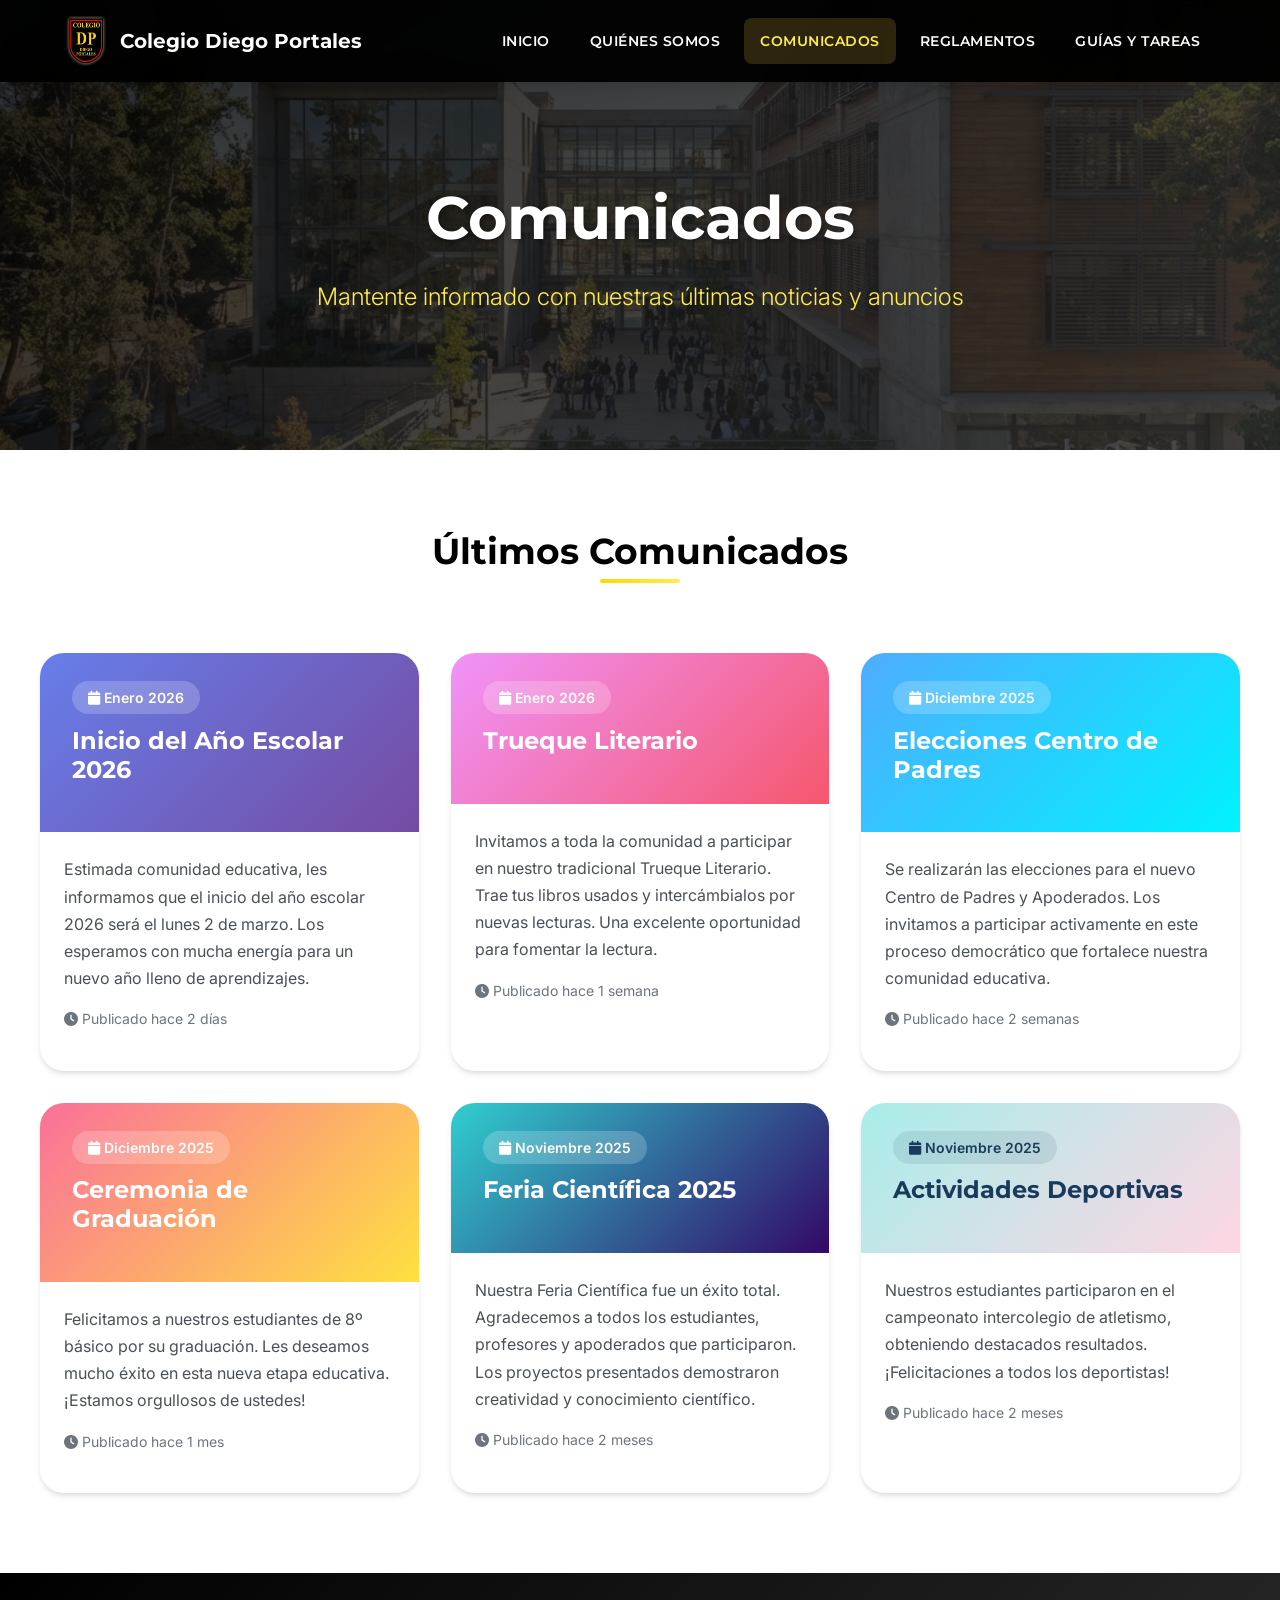
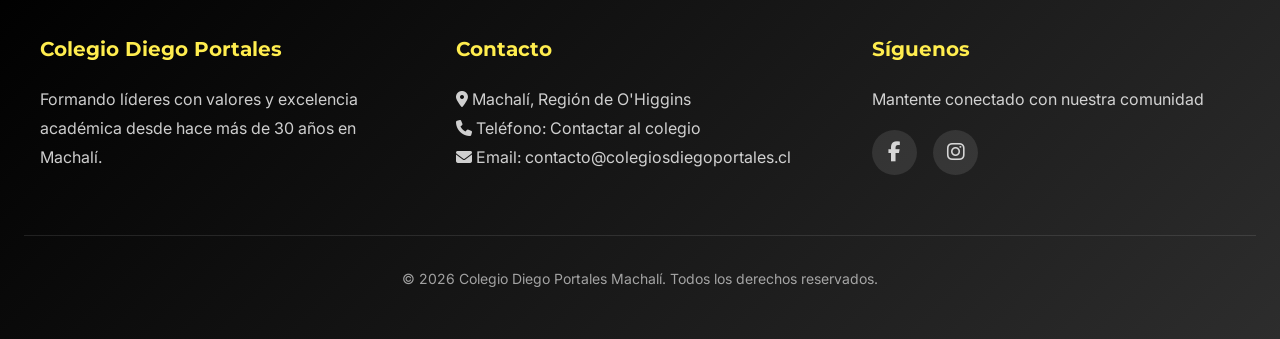
==== comunicados.html @ 25820235 "Initial commit: Complete Colegio Diego Portales website with all pages, styles and assets" ====
<!DOCTYPE html>
<html lang="es">

<head>
    <meta charset="UTF-8">
    <meta name="viewport" content="width=device-width, initial-scale=1.0">
    <meta name="description" content="Comunicados y noticias del Colegio Diego Portales Machalí">
    <title>Comunicados - Colegio Diego Portales Machalí</title>

    <!-- Google Fonts -->
    <link rel="preconnect" href="https://fonts.googleapis.com">
    <link rel="preconnect" href="https://fonts.gstatic.com" crossorigin>
    <link
        href="https://fonts.googleapis.com/css2?family=Montserrat:wght@300;400;600;700;800&family=Inter:wght@300;400;500;600;700&display=swap"
        rel="stylesheet">

    <!-- Font Awesome -->
    <link rel="stylesheet" href="https://cdnjs.cloudflare.com/ajax/libs/font-awesome/6.4.0/css/all.min.css">

    <!-- Custom CSS -->
    <link rel="stylesheet" href="css/main.css">
</head>

<body>
    <!-- Navigation -->
    <nav class="navbar">
        <div class="navbar-container">
            <a href="index.html" class="navbar-logo">
                <img src="images/logo-original.png" alt="Logo Colegio Diego Portales">
                <span>Colegio Diego Portales</span>
            </a>

            <ul class="navbar-menu">
                <li class="navbar-item">
                    <a href="index.html" class="navbar-link">Inicio</a>
                </li>
                <li class="navbar-item">
                    <a href="quienes-somos.html" class="navbar-link">Quiénes Somos</a>
                </li>
                <li class="navbar-item">
                    <a href="comunicados.html" class="navbar-link active">Comunicados</a>
                </li>
                <li class="navbar-item">
                    <a href="reglamentos.html" class="navbar-link">Reglamentos</a>
                </li>
                <li class="navbar-item">
                    <a href="guias-tareas.html" class="navbar-link">Guías y Tareas</a>
                </li>
            </ul>

            <button class="navbar-toggle">
                <span></span>
                <span></span>
                <span></span>
            </button>
        </div>
    </nav>

    <!-- Page Header -->
    <section class="hero" style="min-height: 50vh;">
        <div class="hero-content">
            <h1 class="hero-title">Comunicados</h1>
            <p class="hero-subtitle">Mantente informado con nuestras últimas noticias y anuncios</p>
        </div>
    </section>

    <!-- Announcements Section -->
    <section class="section section-light">
        <div class="container">
            <div class="section-header">
                <h2 class="section-title">Últimos Comunicados</h2>
            </div>

            <div class="card-grid">
                <!-- Announcement 1 -->
                <div class="card">
                    <div
                        style="background: linear-gradient(135deg, #667eea 0%, #764ba2 100%); padding: var(--space-8); color: white;">
                        <span
                            style="background: rgba(255,255,255,0.2); padding: var(--space-2) var(--space-4); border-radius: var(--radius-full); font-size: var(--text-sm); font-weight: 600;">
                            <i class="fas fa-calendar"></i> Enero 2026
                        </span>
                        <h3 style="color: white; margin-top: var(--space-4); font-size: var(--text-2xl);">
                            Inicio del Año Escolar 2026
                        </h3>
                    </div>
                    <div class="card-content">
                        <p class="card-text">
                            Estimada comunidad educativa, les informamos que el inicio del año escolar 2026 será el
                            lunes 2 de marzo. Los esperamos con mucha energía para un nuevo año lleno de aprendizajes.
                        </p>
                        <p style="color: var(--color-gray-500); font-size: var(--text-sm); margin-top: var(--space-4);">
                            <i class="fas fa-clock"></i> Publicado hace 2 días
                        </p>
                    </div>
                </div>

                <!-- Announcement 2 -->
                <div class="card">
                    <div
                        style="background: linear-gradient(135deg, #f093fb 0%, #f5576c 100%); padding: var(--space-8); color: white;">
                        <span
                            style="background: rgba(255,255,255,0.2); padding: var(--space-2) var(--space-4); border-radius: var(--radius-full); font-size: var(--text-sm); font-weight: 600;">
                            <i class="fas fa-calendar"></i> Enero 2026
                        </span>
                        <h3 style="color: white; margin-top: var(--space-4); font-size: var(--text-2xl);">
                            Trueque Literario
                        </h3>
                    </div>
                    <div class="card-content">
                        <p class="card-text">
                            Invitamos a toda la comunidad a participar en nuestro tradicional Trueque Literario. Trae
                            tus libros usados y intercámbialos por nuevas lecturas. Una excelente oportunidad para
                            fomentar la lectura.
                        </p>
                        <p style="color: var(--color-gray-500); font-size: var(--text-sm); margin-top: var(--space-4);">
                            <i class="fas fa-clock"></i> Publicado hace 1 semana
                        </p>
                    </div>
                </div>

                <!-- Announcement 3 -->
                <div class="card">
                    <div
                        style="background: linear-gradient(135deg, #4facfe 0%, #00f2fe 100%); padding: var(--space-8); color: white;">
                        <span
                            style="background: rgba(255,255,255,0.2); padding: var(--space-2) var(--space-4); border-radius: var(--radius-full); font-size: var(--text-sm); font-weight: 600;">
                            <i class="fas fa-calendar"></i> Diciembre 2025
                        </span>
                        <h3 style="color: white; margin-top: var(--space-4); font-size: var(--text-2xl);">
                            Elecciones Centro de Padres
                        </h3>
                    </div>
                    <div class="card-content">
                        <p class="card-text">
                            Se realizarán las elecciones para el nuevo Centro de Padres y Apoderados. Los invitamos a
                            participar activamente en este proceso democrático que fortalece nuestra comunidad
                            educativa.
                        </p>
                        <p style="color: var(--color-gray-500); font-size: var(--text-sm); margin-top: var(--space-4);">
                            <i class="fas fa-clock"></i> Publicado hace 2 semanas
                        </p>
                    </div>
                </div>

                <!-- Announcement 4 -->
                <div class="card">
                    <div
                        style="background: linear-gradient(135deg, #fa709a 0%, #fee140 100%); padding: var(--space-8); color: white;">
                        <span
                            style="background: rgba(255,255,255,0.2); padding: var(--space-2) var(--space-4); border-radius: var(--radius-full); font-size: var(--text-sm); font-weight: 600;">
                            <i class="fas fa-calendar"></i> Diciembre 2025
                        </span>
                        <h3 style="color: white; margin-top: var(--space-4); font-size: var(--text-2xl);">
                            Ceremonia de Graduación
                        </h3>
                    </div>
                    <div class="card-content">
                        <p class="card-text">
                            Felicitamos a nuestros estudiantes de 8º básico por su graduación. Les deseamos mucho éxito
                            en esta nueva etapa educativa. ¡Estamos orgullosos de ustedes!
                        </p>
                        <p style="color: var(--color-gray-500); font-size: var(--text-sm); margin-top: var(--space-4);">
                            <i class="fas fa-clock"></i> Publicado hace 1 mes
                        </p>
                    </div>
                </div>

                <!-- Announcement 5 -->
                <div class="card">
                    <div
                        style="background: linear-gradient(135deg, #30cfd0 0%, #330867 100%); padding: var(--space-8); color: white;">
                        <span
                            style="background: rgba(255,255,255,0.2); padding: var(--space-2) var(--space-4); border-radius: var(--radius-full); font-size: var(--text-sm); font-weight: 600;">
                            <i class="fas fa-calendar"></i> Noviembre 2025
                        </span>
                        <h3 style="color: white; margin-top: var(--space-4); font-size: var(--text-2xl);">
                            Feria Científica 2025
                        </h3>
                    </div>
                    <div class="card-content">
                        <p class="card-text">
                            Nuestra Feria Científica fue un éxito total. Agradecemos a todos los estudiantes, profesores
                            y apoderados que participaron. Los proyectos presentados demostraron creatividad y
                            conocimiento científico.
                        </p>
                        <p style="color: var(--color-gray-500); font-size: var(--text-sm); margin-top: var(--space-4);">
                            <i class="fas fa-clock"></i> Publicado hace 2 meses
                        </p>
                    </div>
                </div>

                <!-- Announcement 6 -->
                <div class="card">
                    <div
                        style="background: linear-gradient(135deg, #a8edea 0%, #fed6e3 100%); padding: var(--space-8); color: #1a3a5c;">
                        <span
                            style="background: rgba(26,58,92,0.1); padding: var(--space-2) var(--space-4); border-radius: var(--radius-full); font-size: var(--text-sm); font-weight: 600;">
                            <i class="fas fa-calendar"></i> Noviembre 2025
                        </span>
                        <h3 style="color: #1a3a5c; margin-top: var(--space-4); font-size: var(--text-2xl);">
                            Actividades Deportivas
                        </h3>
                    </div>
                    <div class="card-content">
                        <p class="card-text">
                            Nuestros estudiantes participaron en el campeonato intercolegio de atletismo, obteniendo
                            destacados resultados. ¡Felicitaciones a todos los deportistas!
                        </p>
                        <p style="color: var(--color-gray-500); font-size: var(--text-sm); margin-top: var(--space-4);">
                            <i class="fas fa-clock"></i> Publicado hace 2 meses
                        </p>
                    </div>
                </div>
            </div>
        </div>
    </section>

    <!-- Footer -->
    <footer class="footer">
        <div class="footer-content">
            <div class="footer-section">
                <h3>Colegio Diego Portales</h3>
                <p>
                    Formando líderes con valores y excelencia académica desde hace más de 30 años en Machalí.
                </p>
            </div>
            <div class="footer-section">
                <h3>Contacto</h3>
                <p>
                    <i class="fas fa-map-marker-alt"></i> Machalí, Región de O'Higgins<br>
                    <i class="fas fa-phone"></i> Teléfono: Contactar al colegio<br>
                    <i class="fas fa-envelope"></i> Email: contacto@colegiosdiegoportales.cl
                </p>
            </div>
            <div class="footer-section">
                <h3>Síguenos</h3>
                <p>Mantente conectado con nuestra comunidad</p>
                <div class="social-links">
                    <a href="https://www.facebook.com/colegiosdiegoportales" target="_blank" rel="noopener noreferrer"
                        class="social-link">
                        <i class="fab fa-facebook-f"></i>
                    </a>
                    <a href="https://www.instagram.com/colegiosdiegoportales" target="_blank" rel="noopener noreferrer"
                        class="social-link">
                        <i class="fab fa-instagram"></i>
                    </a>
                </div>
            </div>
        </div>
        <div class="footer-bottom">
            <p>&copy; <span id="current-year">2026</span> Colegio Diego Portales Machalí. Todos los derechos reservados.
            </p>
        </div>
    </footer>

    <!-- JavaScript -->
    <script src="js/main.js"></script>
</body>

</html>
---- css/main.css ----
/* ===================================
   Colegio Diego Portales - Design System
   =================================== */

/* CSS Custom Properties */
:root {
  /* Colors - School Brand */
  --color-primary: #000000;
  --color-primary-light: #2d2d2d;
  --color-primary-dark: #000000;
  --color-secondary: #ffd700;
  --color-secondary-light: #ffed4e;
  --color-secondary-dark: #ccac00;
  --color-accent: #dc143c;
  --color-accent-light: #ff4757;
  --color-accent-dark: #b8112e;

  /* Gradients */
  --gradient-primary: linear-gradient(135deg, #000000 0%, #2d2d2d 100%);
  --gradient-secondary: linear-gradient(135deg, #ffd700 0%, #ffed4e 100%);
  --gradient-accent: linear-gradient(135deg, #dc143c 0%, #ff4757 100%);
  --gradient-hero: linear-gradient(135deg, rgba(0, 0, 0, 0.85) 0%, rgba(45, 45, 45, 0.75) 100%);
  --gradient-card: linear-gradient(145deg, rgba(255, 215, 0, 0.1) 0%, rgba(255, 215, 0, 0.05) 100%);

  /* Neutral Colors */
  --color-white: #ffffff;
  --color-light: #f8f9fa;
  --color-gray-100: #e9ecef;
  --color-gray-200: #dee2e6;
  --color-gray-300: #ced4da;
  --color-gray-400: #adb5bd;
  --color-gray-500: #6c757d;
  --color-gray-600: #495057;
  --color-gray-700: #343a40;
  --color-gray-800: #212529;
  --color-dark: #0a0f1a;

  /* Accent Colors */
  --color-success: #28a745;
  --color-info: #17a2b8;
  --color-warning: #ffc107;
  --color-danger: #dc3545;

  /* Typography */
  --font-primary: 'Montserrat', -apple-system, BlinkMacSystemFont, 'Segoe UI', sans-serif;
  --font-secondary: 'Inter', -apple-system, BlinkMacSystemFont, 'Segoe UI', sans-serif;

  /* Font Sizes */
  --text-xs: 0.75rem;
  --text-sm: 0.875rem;
  --text-base: 1rem;
  --text-lg: 1.125rem;
  --text-xl: 1.25rem;
  --text-2xl: 1.5rem;
  --text-3xl: 1.875rem;
  --text-4xl: 2.25rem;
  --text-5xl: 3rem;
  --text-6xl: 3.75rem;

  /* Spacing */
  --space-1: 0.25rem;
  --space-2: 0.5rem;
  --space-3: 0.75rem;
  --space-4: 1rem;
  --space-5: 1.25rem;
  --space-6: 1.5rem;
  --space-8: 2rem;
  --space-10: 2.5rem;
  --space-12: 3rem;
  --space-16: 4rem;
  --space-20: 5rem;
  --space-24: 6rem;

  /* Border Radius */
  --radius-sm: 0.25rem;
  --radius-md: 0.5rem;
  --radius-lg: 0.75rem;
  --radius-xl: 1rem;
  --radius-2xl: 1.5rem;
  --radius-full: 9999px;

  /* Shadows */
  --shadow-sm: 0 1px 2px 0 rgba(0, 0, 0, 0.05);
  --shadow-md: 0 4px 6px -1px rgba(0, 0, 0, 0.1), 0 2px 4px -1px rgba(0, 0, 0, 0.06);
  --shadow-lg: 0 10px 15px -3px rgba(0, 0, 0, 0.1), 0 4px 6px -2px rgba(0, 0, 0, 0.05);
  --shadow-xl: 0 20px 25px -5px rgba(0, 0, 0, 0.1), 0 10px 10px -5px rgba(0, 0, 0, 0.04);
  --shadow-2xl: 0 25px 50px -12px rgba(0, 0, 0, 0.25);
  --shadow-glow: 0 0 20px rgba(255, 215, 0, 0.4);

  /* Transitions */
  --transition-fast: 150ms cubic-bezier(0.4, 0, 0.2, 1);
  --transition-base: 300ms cubic-bezier(0.4, 0, 0.2, 1);
  --transition-slow: 500ms cubic-bezier(0.4, 0, 0.2, 1);

  /* Z-index */
  --z-dropdown: 1000;
  --z-sticky: 1020;
  --z-fixed: 1030;
  --z-modal-backdrop: 1040;
  --z-modal: 1050;
  --z-popover: 1060;
  --z-tooltip: 1070;
}

/* ===================================
   Reset & Base Styles
   =================================== */

* {
  margin: 0;
  padding: 0;
  box-sizing: border-box;
}

html {
  scroll-behavior: smooth;
  font-size: 16px;
}

body {
  font-family: var(--font-secondary);
  font-size: var(--text-base);
  line-height: 1.6;
  color: var(--color-gray-700);
  background-color: var(--color-light);
  overflow-x: hidden;
}

h1,
h2,
h3,
h4,
h5,
h6 {
  font-family: var(--font-primary);
  font-weight: 700;
  line-height: 1.2;
  color: var(--color-primary-dark);
  margin-bottom: var(--space-4);
}

h1 {
  font-size: var(--text-5xl);
}

h2 {
  font-size: var(--text-4xl);
}

h3 {
  font-size: var(--text-3xl);
}

h4 {
  font-size: var(--text-2xl);
}

h5 {
  font-size: var(--text-xl);
}

h6 {
  font-size: var(--text-lg);
}

p {
  margin-bottom: var(--space-4);
}

a {
  color: var(--color-primary);
  text-decoration: none;
  transition: color var(--transition-base);
}

a:hover {
  color: var(--color-primary-light);
}

img {
  max-width: 100%;
  height: auto;
  display: block;
}

/* ===================================
   Navigation
   =================================== */

.navbar {
  position: fixed;
  top: 0;
  left: 0;
  right: 0;
  z-index: var(--z-fixed);
  background: rgba(0, 0, 0, 0.95);
  backdrop-filter: blur(10px);
  box-shadow: var(--shadow-lg);
  transition: all var(--transition-base);
}

.navbar.scrolled {
  background: rgba(0, 0, 0, 0.98);
  box-shadow: var(--shadow-xl);
}

.navbar-container {
  max-width: 1200px;
  margin: 0 auto;
  padding: var(--space-4) var(--space-6);
  display: flex;
  justify-content: space-between;
  align-items: center;
}

.navbar-logo {
  display: flex;
  align-items: center;
  gap: var(--space-3);
  color: var(--color-white);
  font-family: var(--font-primary);
  font-size: var(--text-xl);
  font-weight: 700;
  transition: transform var(--transition-base);
}

.navbar-logo:hover {
  transform: scale(1.05);
  color: var(--color-secondary-light);
}

.navbar-logo img {
  height: 50px;
  width: auto;
}

.navbar-menu {
  display: flex;
  list-style: none;
  gap: var(--space-2);
  align-items: center;
}

.navbar-item {
  position: relative;
}

.navbar-link {
  display: block;
  padding: var(--space-3) var(--space-4);
  color: var(--color-white);
  font-family: var(--font-primary);
  font-weight: 600;
  font-size: var(--text-sm);
  text-transform: uppercase;
  letter-spacing: 0.5px;
  border-radius: var(--radius-md);
  transition: all var(--transition-base);
  position: relative;
}

.navbar-link::after {
  content: '';
  position: absolute;
  bottom: 0;
  left: 50%;
  transform: translateX(-50%) scaleX(0);
  width: 80%;
  height: 2px;
  background: var(--gradient-secondary);
  transition: transform var(--transition-base);
}

.navbar-link:hover {
  color: var(--color-secondary-light);
  background: rgba(255, 255, 255, 0.1);
}

.navbar-link:hover::after {
  transform: translateX(-50%) scaleX(1);
}

.navbar-link.active {
  background: rgba(212, 175, 55, 0.2);
  color: var(--color-secondary-light);
}

.navbar-toggle {
  display: none;
  flex-direction: column;
  gap: 5px;
  background: transparent;
  border: none;
  cursor: pointer;
  padding: var(--space-2);
}

.navbar-toggle span {
  display: block;
  width: 25px;
  height: 3px;
  background: var(--color-white);
  border-radius: var(--radius-full);
  transition: all var(--transition-base);
}

/* ===================================
   Hero Section
   =================================== */

.hero {
  position: relative;
  min-height: 100vh;
  display: flex;
  align-items: center;
  justify-content: center;
  background: var(--gradient-primary);
  overflow: hidden;
  padding-top: 80px;
}

.hero::before {
  content: '';
  position: absolute;
  top: 0;
  left: 0;
  right: 0;
  bottom: 0;
  background: url('../images/hero-bg.jpg') center/cover no-repeat;
  opacity: 0.2;
  z-index: 0;
}

.hero-content {
  position: relative;
  z-index: 1;
  max-width: 1200px;
  margin: 0 auto;
  padding: var(--space-8) var(--space-6);
  text-align: center;
  color: var(--color-white);
}

.hero-title {
  font-size: var(--text-6xl);
  color: var(--color-white);
  margin-bottom: var(--space-6);
  animation: fadeInUp 1s ease-out;
  text-shadow: 2px 2px 4px rgba(0, 0, 0, 0.3);
}

.hero-subtitle {
  font-size: var(--text-2xl);
  color: var(--color-secondary-light);
  margin-bottom: var(--space-8);
  animation: fadeInUp 1s ease-out 0.2s both;
  font-weight: 300;
}

.hero-cta {
  display: inline-flex;
  gap: var(--space-4);
  animation: fadeInUp 1s ease-out 0.4s both;
}

.btn {
  display: inline-block;
  padding: var(--space-4) var(--space-8);
  font-family: var(--font-primary);
  font-weight: 600;
  font-size: var(--text-base);
  text-align: center;
  border-radius: var(--radius-xl);
  cursor: pointer;
  transition: all var(--transition-base);
  border: none;
  text-transform: uppercase;
  letter-spacing: 0.5px;
}

.btn-primary {
  background: var(--gradient-secondary);
  color: var(--color-primary-dark);
  box-shadow: var(--shadow-lg);
}

.btn-primary:hover {
  transform: translateY(-2px);
  box-shadow: var(--shadow-xl), var(--shadow-glow);
  color: var(--color-primary-dark);
}

.btn-outline {
  background: transparent;
  color: var(--color-white);
  border: 2px solid var(--color-white);
}

.btn-outline:hover {
  background: var(--color-white);
  color: var(--color-primary);
  transform: translateY(-2px);
}

/* ===================================
   Sections
   =================================== */

.section {
  padding: var(--space-20) var(--space-6);
  position: relative;
}

.section-light {
  background: var(--color-white);
}

.section-dark {
  background: var(--color-light);
}

.container {
  max-width: 1200px;
  margin: 0 auto;
}

.section-header {
  text-align: center;
  margin-bottom: var(--space-16);
}

.section-title {
  font-size: var(--text-4xl);
  color: var(--color-primary-dark);
  margin-bottom: var(--space-4);
  position: relative;
  display: inline-block;
}

.section-title::after {
  content: '';
  position: absolute;
  bottom: -10px;
  left: 50%;
  transform: translateX(-50%);
  width: 80px;
  height: 4px;
  background: var(--gradient-secondary);
  border-radius: var(--radius-full);
}

.section-subtitle {
  font-size: var(--text-lg);
  color: var(--color-gray-600);
  max-width: 700px;
  margin: var(--space-6) auto 0;
}

/* ===================================
   Cards
   =================================== */

.card-grid {
  display: grid;
  grid-template-columns: repeat(auto-fit, minmax(300px, 1fr));
  gap: var(--space-8);
  margin-top: var(--space-12);
}

.card {
  background: var(--color-white);
  border-radius: var(--radius-2xl);
  overflow: hidden;
  box-shadow: var(--shadow-md);
  transition: all var(--transition-base);
  position: relative;
}

.card::before {
  content: '';
  position: absolute;
  top: 0;
  left: 0;
  right: 0;
  height: 4px;
  background: var(--gradient-secondary);
  transform: scaleX(0);
  transform-origin: left;
  transition: transform var(--transition-base);
}

.card:hover {
  transform: translateY(-8px);
  box-shadow: var(--shadow-2xl);
}

.card:hover::before {
  transform: scaleX(1);
}

.card-image {
  width: 100%;
  height: 200px;
  object-fit: cover;
}

.card-content {
  padding: var(--space-6);
}

.card-title {
  font-size: var(--text-xl);
  color: var(--color-primary-dark);
  margin-bottom: var(--space-3);
}

.card-text {
  color: var(--color-gray-600);
  line-height: 1.7;
  margin-bottom: var(--space-4);
}

.card-link {
  display: inline-flex;
  align-items: center;
  gap: var(--space-2);
  color: var(--color-primary);
  font-weight: 600;
  font-size: var(--text-sm);
  text-transform: uppercase;
  letter-spacing: 0.5px;
  transition: all var(--transition-base);
}

.card-link:hover {
  gap: var(--space-3);
  color: var(--color-secondary-dark);
}

/* ===================================
   Educational Seals
   =================================== */

.seals-grid {
  display: grid;
  grid-template-columns: repeat(auto-fit, minmax(250px, 1fr));
  gap: var(--space-6);
  margin-top: var(--space-12);
}

.seal-card {
  background: var(--gradient-card);
  backdrop-filter: blur(10px);
  border: 1px solid rgba(255, 255, 255, 0.2);
  border-radius: var(--radius-xl);
  padding: var(--space-8);
  text-align: center;
  transition: all var(--transition-base);
}

.seal-card:hover {
  transform: translateY(-5px) scale(1.02);
  box-shadow: var(--shadow-xl);
  background: var(--color-white);
}

.seal-icon {
  font-size: var(--text-5xl);
  margin-bottom: var(--space-4);
  display: block;
}

.seal-title {
  font-size: var(--text-lg);
  color: var(--color-primary-dark);
  margin-bottom: var(--space-3);
  font-weight: 700;
}

.seal-description {
  font-size: var(--text-sm);
  color: var(--color-gray-600);
  line-height: 1.6;
}

/* ===================================
   Footer
   =================================== */

.footer {
  background: var(--gradient-primary);
  color: var(--color-white);
  padding: var(--space-16) var(--space-6) var(--space-8);
}

.footer-content {
  max-width: 1200px;
  margin: 0 auto;
  display: grid;
  grid-template-columns: repeat(auto-fit, minmax(250px, 1fr));
  gap: var(--space-12);
  margin-bottom: var(--space-12);
}

.footer-section h3 {
  color: var(--color-secondary-light);
  margin-bottom: var(--space-6);
  font-size: var(--text-xl);
}

.footer-section p,
.footer-section a {
  color: rgba(255, 255, 255, 0.8);
  line-height: 1.8;
}

.footer-section a:hover {
  color: var(--color-secondary-light);
}

.social-links {
  display: flex;
  gap: var(--space-4);
  margin-top: var(--space-4);
}

.social-link {
  display: flex;
  align-items: center;
  justify-content: center;
  width: 45px;
  height: 45px;
  background: rgba(255, 255, 255, 0.1);
  border-radius: var(--radius-full);
  color: var(--color-white);
  font-size: var(--text-xl);
  transition: all var(--transition-base);
}

.social-link:hover {
  background: var(--gradient-secondary);
  color: var(--color-primary-dark);
  transform: translateY(-3px);
  box-shadow: var(--shadow-glow);
}

.footer-bottom {
  text-align: center;
  padding-top: var(--space-8);
  border-top: 1px solid rgba(255, 255, 255, 0.1);
  color: rgba(255, 255, 255, 0.6);
  font-size: var(--text-sm);
}

/* ===================================
   Animations
   =================================== */

@keyframes fadeInUp {
  from {
    opacity: 0;
    transform: translateY(30px);
  }

  to {
    opacity: 1;
    transform: translateY(0);
  }
}

@keyframes fadeIn {
  from {
    opacity: 0;
  }

  to {
    opacity: 1;
  }
}

@keyframes slideInLeft {
  from {
    opacity: 0;
    transform: translateX(-50px);
  }

  to {
    opacity: 1;
    transform: translateX(0);
  }
}

@keyframes slideInRight {
  from {
    opacity: 0;
    transform: translateX(50px);
  }

  to {
    opacity: 1;
    transform: translateX(0);
  }
}

.fade-in-up {
  animation: fadeInUp 0.8s ease-out;
}

.fade-in {
  animation: fadeIn 0.8s ease-out;
}

/* ===================================
   Responsive Design
   =================================== */

@media (max-width: 768px) {
  :root {
    --text-5xl: 2.5rem;
    --text-4xl: 2rem;
    --text-3xl: 1.5rem;
  }

  .navbar-menu {
    position: fixed;
    top: 70px;
    left: -100%;
    width: 100%;
    height: calc(100vh - 70px);
    background: rgba(0, 0, 0, 0.98);
    flex-direction: column;
    padding: var(--space-8);
    transition: left var(--transition-base);
    overflow-y: auto;
  }

  .navbar-menu.active {
    left: 0;
  }

  .navbar-toggle {
    display: flex;
  }

  .navbar-toggle.active span:nth-child(1) {
    transform: rotate(45deg) translate(7px, 7px);
  }

  .navbar-toggle.active span:nth-child(2) {
    opacity: 0;
  }

  .navbar-toggle.active span:nth-child(3) {
    transform: rotate(-45deg) translate(7px, -7px);
  }

  .hero-title {
    font-size: var(--text-4xl);
  }

  .hero-subtitle {
    font-size: var(--text-lg);
  }

  .hero-cta {
    flex-direction: column;
  }

  .card-grid {
    grid-template-columns: 1fr;
  }

  .seals-grid {
    grid-template-columns: 1fr;
  }

  .section {
    padding: var(--space-12) var(--space-4);
  }
}

@media (max-width: 480px) {
  .navbar-container {
    padding: var(--space-3) var(--space-4);
  }

  .navbar-logo {
    font-size: var(--text-lg);
  }

  .navbar-logo img {
    height: 40px;
  }

  .btn {
    padding: var(--space-3) var(--space-6);
    font-size: var(--text-sm);
  }
}

/* ===================================
   Utility Classes
   =================================== */

.text-center {
  text-align: center;
}

.text-left {
  text-align: left;
}

.text-right {
  text-align: right;
}

.mt-4 {
  margin-top: var(--space-4);
}

.mt-8 {
  margin-top: var(--space-8);
}

.mt-12 {
  margin-top: var(--space-12);
}

.mb-4 {
  margin-bottom: var(--space-4);
}

.mb-8 {
  margin-bottom: var(--space-8);
}

.mb-12 {
  margin-bottom: var(--space-12);
}

.hidden {
  display: none;
}

.visible {
  display: block;
}
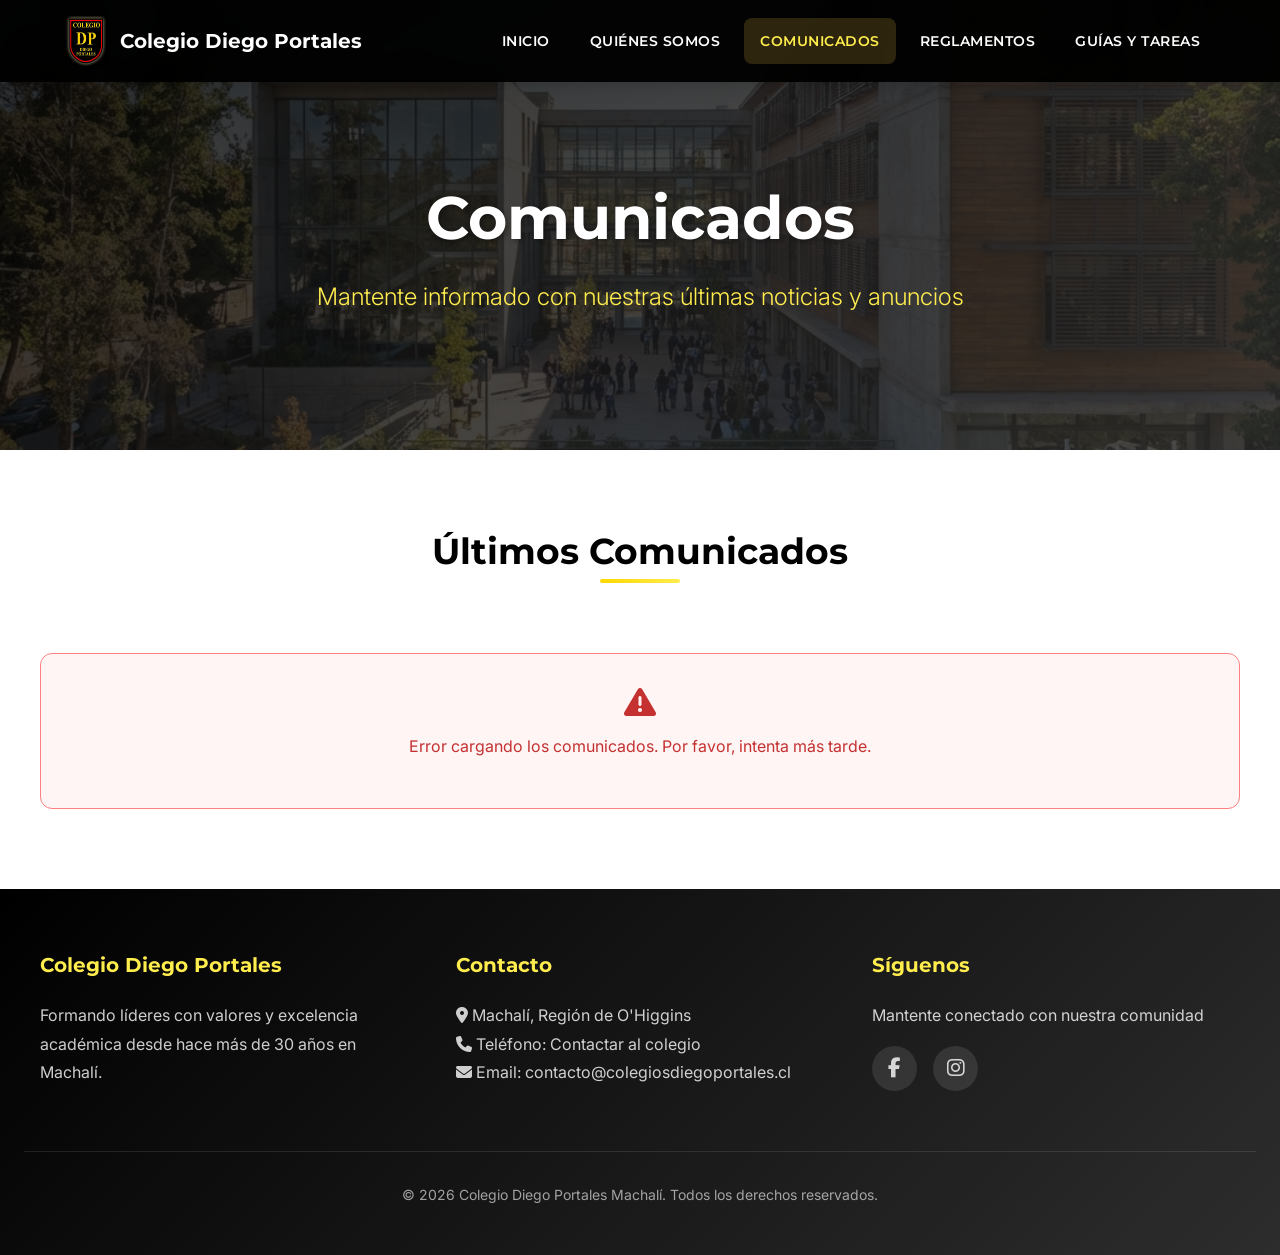
==== commit a1016148: "feat: Panel de administración dinámico (PHP/MySQL) para comunicados y documentos" ====
--- a/comunicados.html
+++ b/comunicados.html
@@ -71,146 +71,10 @@
                 <h2 class="section-title">Últimos Comunicados</h2>
             </div>
 
-            <div class="card-grid">
-                <!-- Announcement 1 -->
-                <div class="card">
-                    <div
-                        style="background: linear-gradient(135deg, #667eea 0%, #764ba2 100%); padding: var(--space-8); color: white;">
-                        <span
-                            style="background: rgba(255,255,255,0.2); padding: var(--space-2) var(--space-4); border-radius: var(--radius-full); font-size: var(--text-sm); font-weight: 600;">
-                            <i class="fas fa-calendar"></i> Enero 2026
-                        </span>
-                        <h3 style="color: white; margin-top: var(--space-4); font-size: var(--text-2xl);">
-                            Inicio del Año Escolar 2026
-                        </h3>
-                    </div>
-                    <div class="card-content">
-                        <p class="card-text">
-                            Estimada comunidad educativa, les informamos que el inicio del año escolar 2026 será el
-                            lunes 2 de marzo. Los esperamos con mucha energía para un nuevo año lleno de aprendizajes.
-                        </p>
-                        <p style="color: var(--color-gray-500); font-size: var(--text-sm); margin-top: var(--space-4);">
-                            <i class="fas fa-clock"></i> Publicado hace 2 días
-                        </p>
-                    </div>
-                </div>
-
-                <!-- Announcement 2 -->
-                <div class="card">
-                    <div
-                        style="background: linear-gradient(135deg, #f093fb 0%, #f5576c 100%); padding: var(--space-8); color: white;">
-                        <span
-                            style="background: rgba(255,255,255,0.2); padding: var(--space-2) var(--space-4); border-radius: var(--radius-full); font-size: var(--text-sm); font-weight: 600;">
-                            <i class="fas fa-calendar"></i> Enero 2026
-                        </span>
-                        <h3 style="color: white; margin-top: var(--space-4); font-size: var(--text-2xl);">
-                            Trueque Literario
-                        </h3>
-                    </div>
-                    <div class="card-content">
-                        <p class="card-text">
-                            Invitamos a toda la comunidad a participar en nuestro tradicional Trueque Literario. Trae
-                            tus libros usados y intercámbialos por nuevas lecturas. Una excelente oportunidad para
-                            fomentar la lectura.
-                        </p>
-                        <p style="color: var(--color-gray-500); font-size: var(--text-sm); margin-top: var(--space-4);">
-                            <i class="fas fa-clock"></i> Publicado hace 1 semana
-                        </p>
-                    </div>
-                </div>
-
-                <!-- Announcement 3 -->
-                <div class="card">
-                    <div
-                        style="background: linear-gradient(135deg, #4facfe 0%, #00f2fe 100%); padding: var(--space-8); color: white;">
-                        <span
-                            style="background: rgba(255,255,255,0.2); padding: var(--space-2) var(--space-4); border-radius: var(--radius-full); font-size: var(--text-sm); font-weight: 600;">
-                            <i class="fas fa-calendar"></i> Diciembre 2025
-                        </span>
-                        <h3 style="color: white; margin-top: var(--space-4); font-size: var(--text-2xl);">
-                            Elecciones Centro de Padres
-                        </h3>
-                    </div>
-                    <div class="card-content">
-                        <p class="card-text">
-                            Se realizarán las elecciones para el nuevo Centro de Padres y Apoderados. Los invitamos a
-                            participar activamente en este proceso democrático que fortalece nuestra comunidad
-                            educativa.
-                        </p>
-                        <p style="color: var(--color-gray-500); font-size: var(--text-sm); margin-top: var(--space-4);">
-                            <i class="fas fa-clock"></i> Publicado hace 2 semanas
-                        </p>
-                    </div>
-                </div>
-
-                <!-- Announcement 4 -->
-                <div class="card">
-                    <div
-                        style="background: linear-gradient(135deg, #fa709a 0%, #fee140 100%); padding: var(--space-8); color: white;">
-                        <span
-                            style="background: rgba(255,255,255,0.2); padding: var(--space-2) var(--space-4); border-radius: var(--radius-full); font-size: var(--text-sm); font-weight: 600;">
-                            <i class="fas fa-calendar"></i> Diciembre 2025
-                        </span>
-                        <h3 style="color: white; margin-top: var(--space-4); font-size: var(--text-2xl);">
-                            Ceremonia de Graduación
-                        </h3>
-                    </div>
-                    <div class="card-content">
-                        <p class="card-text">
-                            Felicitamos a nuestros estudiantes de 8º básico por su graduación. Les deseamos mucho éxito
-                            en esta nueva etapa educativa. ¡Estamos orgullosos de ustedes!
-                        </p>
-                        <p style="color: var(--color-gray-500); font-size: var(--text-sm); margin-top: var(--space-4);">
-                            <i class="fas fa-clock"></i> Publicado hace 1 mes
-                        </p>
-                    </div>
-                </div>
-
-                <!-- Announcement 5 -->
-                <div class="card">
-                    <div
-                        style="background: linear-gradient(135deg, #30cfd0 0%, #330867 100%); padding: var(--space-8); color: white;">
-                        <span
-                            style="background: rgba(255,255,255,0.2); padding: var(--space-2) var(--space-4); border-radius: var(--radius-full); font-size: var(--text-sm); font-weight: 600;">
-                            <i class="fas fa-calendar"></i> Noviembre 2025
-                        </span>
-                        <h3 style="color: white; margin-top: var(--space-4); font-size: var(--text-2xl);">
-                            Feria Científica 2025
-                        </h3>
-                    </div>
-                    <div class="card-content">
-                        <p class="card-text">
-                            Nuestra Feria Científica fue un éxito total. Agradecemos a todos los estudiantes, profesores
-                            y apoderados que participaron. Los proyectos presentados demostraron creatividad y
-                            conocimiento científico.
-                        </p>
-                        <p style="color: var(--color-gray-500); font-size: var(--text-sm); margin-top: var(--space-4);">
-                            <i class="fas fa-clock"></i> Publicado hace 2 meses
-                        </p>
-                    </div>
-                </div>
-
-                <!-- Announcement 6 -->
-                <div class="card">
-                    <div
-                        style="background: linear-gradient(135deg, #a8edea 0%, #fed6e3 100%); padding: var(--space-8); color: #1a3a5c;">
-                        <span
-                            style="background: rgba(26,58,92,0.1); padding: var(--space-2) var(--space-4); border-radius: var(--radius-full); font-size: var(--text-sm); font-weight: 600;">
-                            <i class="fas fa-calendar"></i> Noviembre 2025
-                        </span>
-                        <h3 style="color: #1a3a5c; margin-top: var(--space-4); font-size: var(--text-2xl);">
-                            Actividades Deportivas
-                        </h3>
-                    </div>
-                    <div class="card-content">
-                        <p class="card-text">
-                            Nuestros estudiantes participaron en el campeonato intercolegio de atletismo, obteniendo
-                            destacados resultados. ¡Felicitaciones a todos los deportistas!
-                        </p>
-                        <p style="color: var(--color-gray-500); font-size: var(--text-sm); margin-top: var(--space-4);">
-                            <i class="fas fa-clock"></i> Publicado hace 2 meses
-                        </p>
-                    </div>
+            <div class="card-grid" id="comunicados-container">
+                <div style="grid-column: 1 / -1; text-align: center; padding: 2rem;">
+                    <i class="fas fa-spinner fa-spin" style="font-size: 2rem; color: var(--color-primary);"></i>
+                    <p style="margin-top: 1rem; color: var(--color-gray-600);">Cargando comunicados...</p>
                 </div>
             </div>
         </div>
@@ -256,6 +120,71 @@
 
     <!-- JavaScript -->
     <script src="js/main.js"></script>
+    <script>
+        document.addEventListener('DOMContentLoaded', function() {
+            fetch('api/get_comunicados.php')
+                .then(response => response.json())
+                .then(data => {
+                    const container = document.getElementById('comunicados-container');
+                    
+                    if (!data.success || data.data.length === 0) {
+                        container.innerHTML = `
+                            <div style="grid-column: 1 / -1; text-align: center; padding: 2rem; background: white; border-radius: 12px; box-shadow: 0 4px 6px -1px rgba(0,0,0,0.1);">
+                                <i class="fas fa-bullhorn" style="font-size: 3rem; color: var(--color-gray-400); margin-bottom: 1rem;"></i>
+                                <h3 style="color: var(--color-gray-700);">No hay comunicados disponibles</h3>
+                                <p style="color: var(--color-gray-500); margin-top: 0.5rem;">Vuelve a revisar más tarde.</p>
+                            </div>
+                        `;
+                        return;
+                    }
+
+                    container.innerHTML = ''; // Clear loading
+
+                    data.data.forEach(item => {
+                        // Determine text color based on gradient
+                        let headerTextColor = 'white';
+                        let tagBg = 'rgba(255,255,255,0.2)';
+                        if (item.color_gradient && item.color_gradient.includes('#a8edea')) {
+                            headerTextColor = '#1a3a5c';
+                            tagBg = 'rgba(26,58,92,0.1)';
+                        }
+
+                        // Format Date
+                        const dateObj = new Date(item.fecha_publicacion);
+                        const dateStr = dateObj.toLocaleDateString('es-ES', { year: 'numeric', month: 'long', day: 'numeric' });
+
+                        const cardHTML = `
+                            <div class="card">
+                                <div style="background: ${item.color_gradient}; padding: var(--space-8); color: ${headerTextColor};">
+                                    <span style="background: ${tagBg}; padding: var(--space-2) var(--space-4); border-radius: var(--radius-full); font-size: var(--text-sm); font-weight: 600;">
+                                        <i class="fas fa-calendar"></i> ${item.mes_anio_tag}
+                                    </span>
+                                    <h3 style="color: ${headerTextColor}; margin-top: var(--space-4); font-size: var(--text-2xl);">
+                                        ${item.titulo}
+                                    </h3>
+                                </div>
+                                <div class="card-content">
+                                    <p class="card-text">${item.contenido}</p>
+                                    <p style="color: var(--color-gray-500); font-size: var(--text-sm); margin-top: var(--space-4);">
+                                        <i class="fas fa-clock"></i> Publicado: ${dateStr}
+                                    </p>
+                                </div>
+                            </div>
+                        `;
+                        container.insertAdjacentHTML('beforeend', cardHTML);
+                    });
+                })
+                .catch(error => {
+                    console.error('Error fetching comunicados:', error);
+                    document.getElementById('comunicados-container').innerHTML = `
+                        <div style="grid-column: 1 / -1; text-align: center; padding: 2rem; background: #fff5f5; border-radius: 12px; border: 1px solid #fc8181; color: #c53030;">
+                            <i class="fas fa-exclamation-triangle" style="font-size: 2rem; margin-bottom: 1rem;"></i>
+                            <p>Error cargando los comunicados. Por favor, intenta más tarde.</p>
+                        </div>
+                    `;
+                });
+        });
+    </script>
 </body>
 
 </html>
